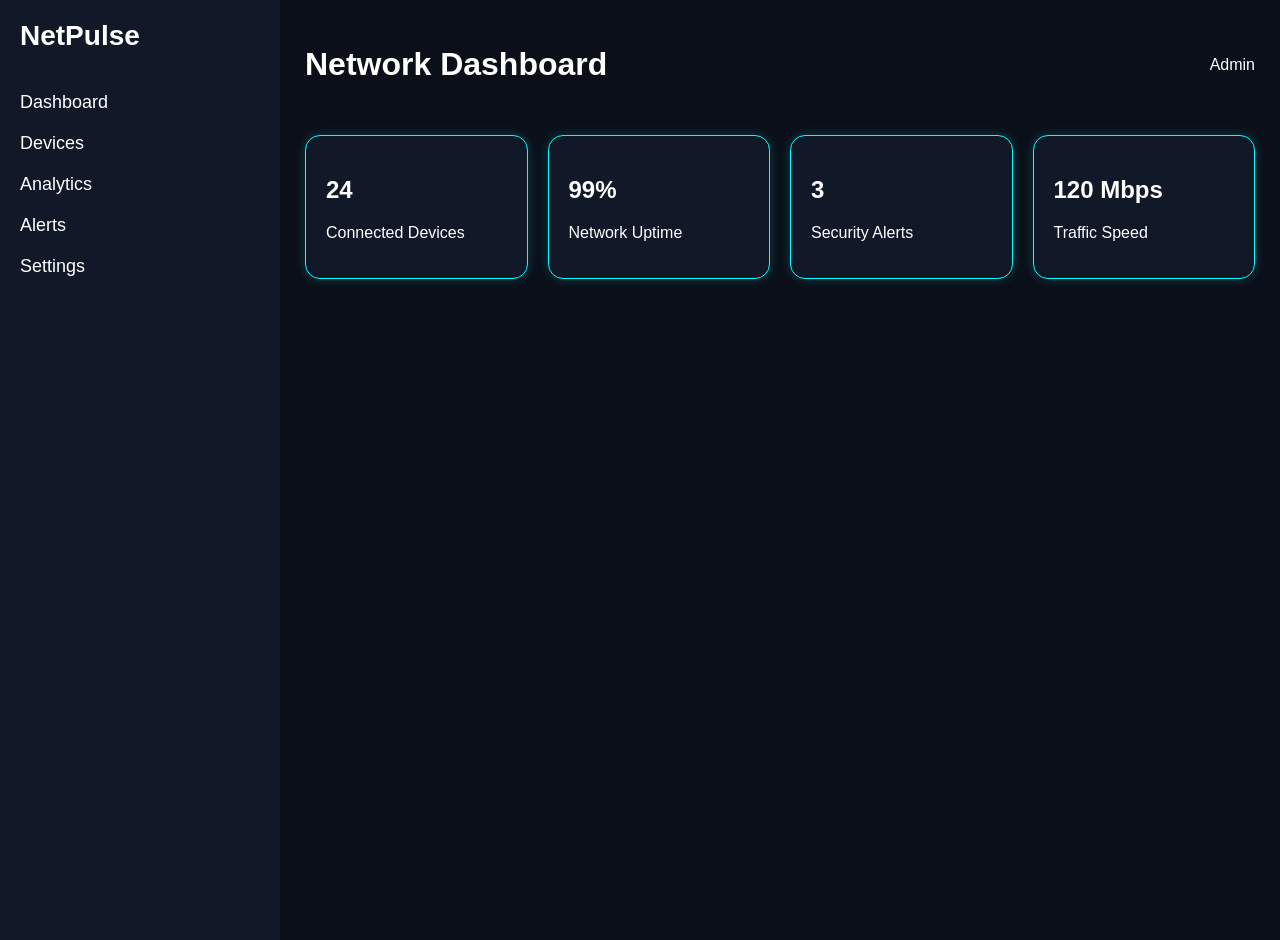
==== dashboard.html @ 5489e39a "Add files via upload" ====
<!DOCTYPE html>
<html>
<head>
    <title>NetPulse Dashboard</title>
     <link rel="stylesheet" href="dashboardStyle.css">
</head>

<body>

    <div class="dashboard">

        <div class="sidebar">

            <div class="logo">
                NetPulse
            </div>

            <div class="menu">
                <a href="#">Dashboard</a>
                <a href="#">Devices</a>
                <a href="#">Analytics</a>
                <a href="#">Alerts</a>
                <a href="#">Settings</a>
            </div>

        </div>

        <div class="mainContent">

            <div class="topbar">
                <h1>Network Dashboard</h1>

                <p>Admin</p>
            </div>

            <div class="cards">

                <div class="card">
                    <h2>24</h2>
                    <p>Connected Devices</p>
                </div>

                <div class="card">
                    <h2>99%</h2>
                    <p>Network Uptime</p>
                </div>

                <div class="card">
                    <h2>3</h2>
                    <p>Security Alerts</p>
                </div>

                <div class="card">
                    <h2>120 Mbps</h2>
                    <p>Traffic Speed</p>
                </div>

            </div>

        </div>

    </div>

</body>
</html>
---- dashboardStyle.css ----
body{
            margin: 0;
            font-family: Arial;
            background-color: #0b0f19;
            color: white;
        }

        .dashboard{
            display: flex;
        }

        .sidebar{
            width: 240px;
            height: 100vh;
            background-color: #111827;

            padding: 20px;
        }

        .mainContent{
            flex: 1;
            padding: 25px;
        }

        .logo{
            font-size: 28px;
            font-weight: bold;
            margin-bottom: 40px;
        }

        .menu{
            display: flex;
            flex-direction: column;
            gap: 20px;
        }

        .menu a{
            text-decoration: none;
            color: white;
            font-size: 18px;
        }

        .topbar{
            display: flex;
            justify-content: space-between;
            align-items: center;

            margin-bottom: 30px;
        }

        .cards{
            display: grid;
            grid-template-columns: repeat(4,1fr);
            gap: 20px;
        }

        .card{
            background-color: #111827;

            padding: 20px;

            border-radius: 15px;

            border: 1px solid cyan;

            box-shadow: 0px 0px 12px rgba(0,255,255,0.2);
        }
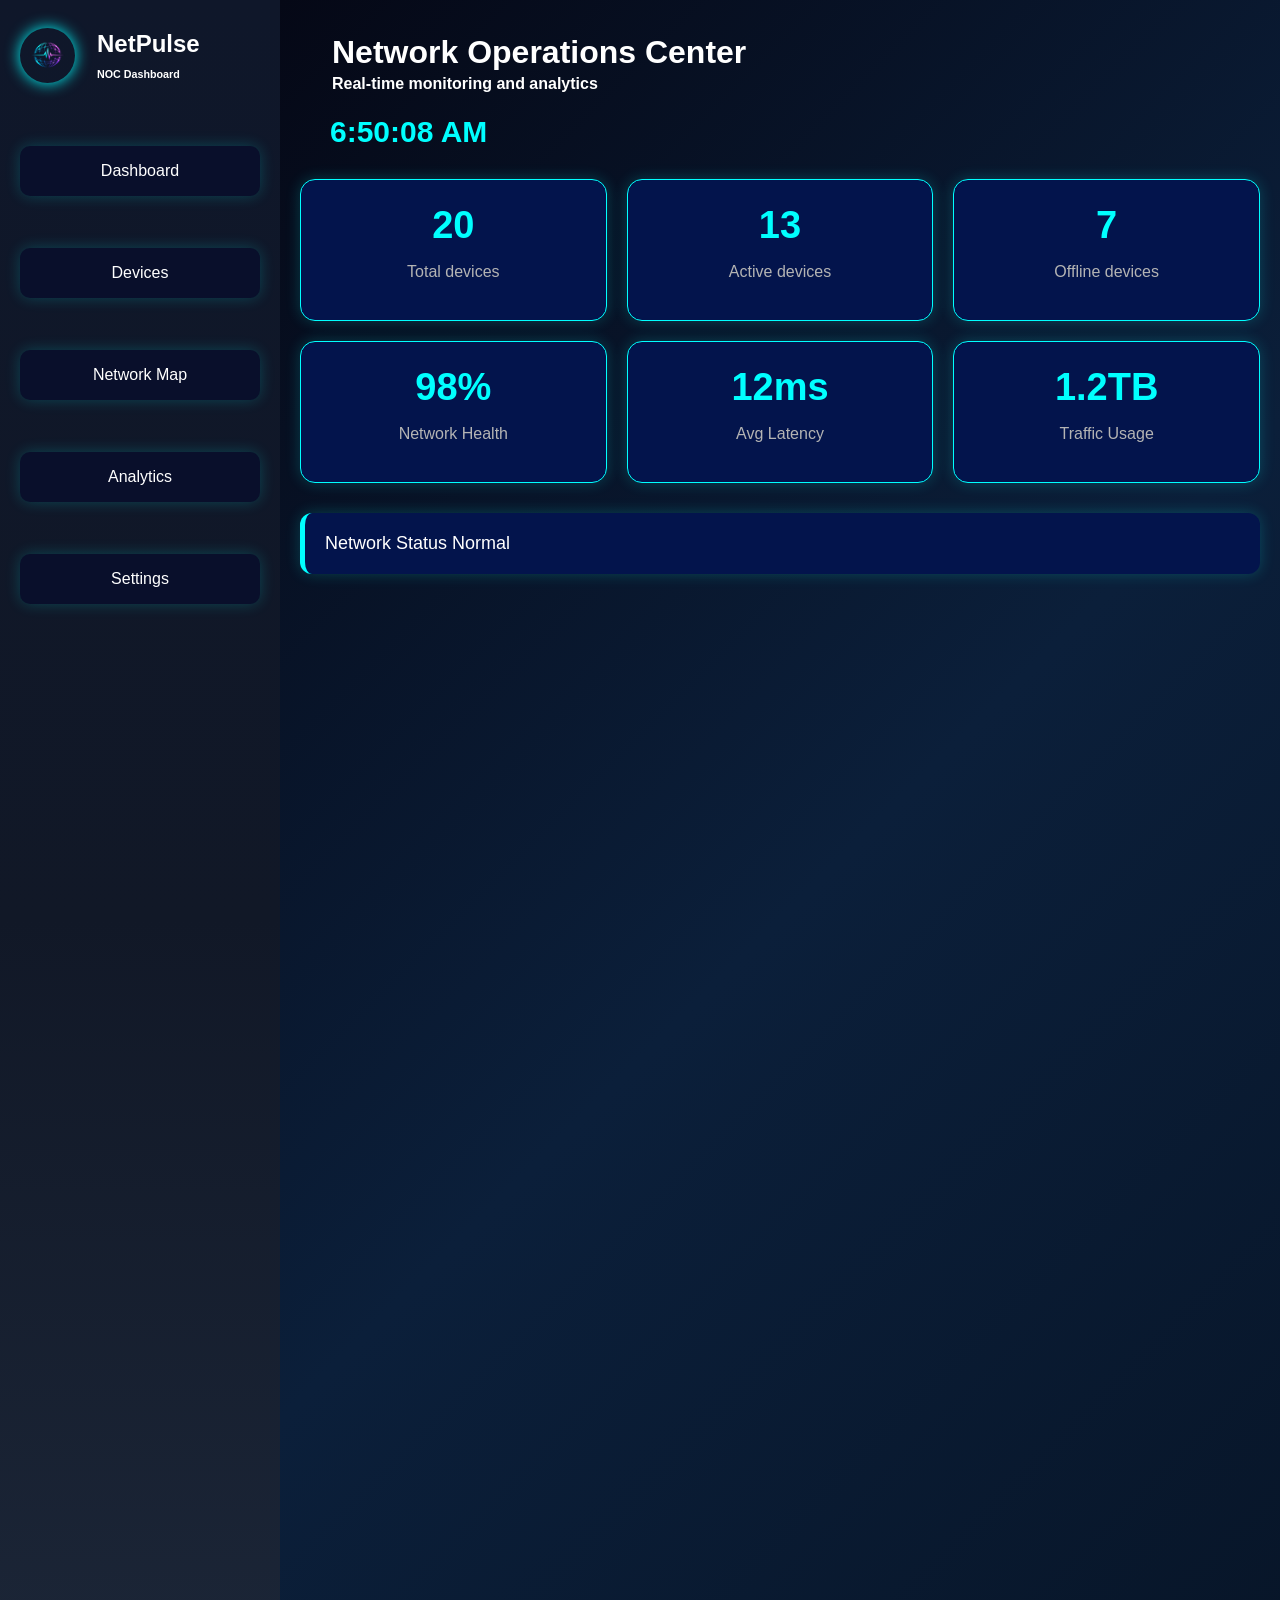
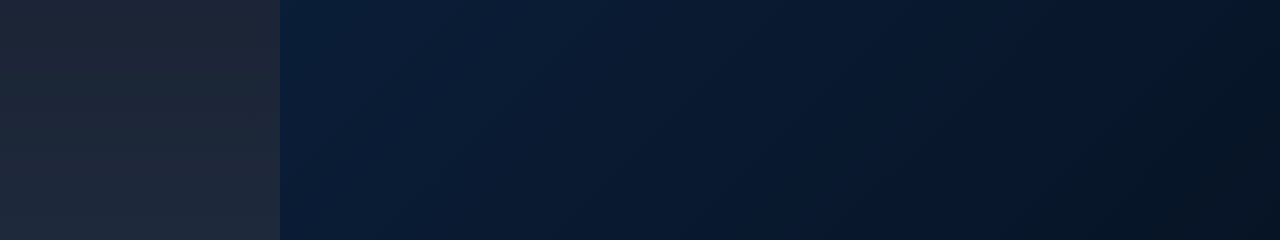
==== commit cfe2777d: "Initial commit" ====
--- a/dashboard.html
+++ b/dashboard.html
@@ -1,65 +1,93 @@
-<!DOCTYPE html>
-<html>
-<head>
-    <title>NetPulse Dashboard</title>
-     <link rel="stylesheet" href="dashboardStyle.css">
-</head>
-
-<body>
-
-    <div class="dashboard">
-
-        <div class="sidebar">
-
-            <div class="logo">
-                NetPulse
-            </div>
-
-            <div class="menu">
-                <a href="#">Dashboard</a>
-                <a href="#">Devices</a>
-                <a href="#">Analytics</a>
-                <a href="#">Alerts</a>
-                <a href="#">Settings</a>
-            </div>
-
-        </div>
-
-        <div class="mainContent">
-
-            <div class="topbar">
-                <h1>Network Dashboard</h1>
-
-                <p>Admin</p>
-            </div>
-
-            <div class="cards">
-
-                <div class="card">
-                    <h2>24</h2>
-                    <p>Connected Devices</p>
-                </div>
-
-                <div class="card">
-                    <h2>99%</h2>
-                    <p>Network Uptime</p>
-                </div>
-
-                <div class="card">
-                    <h2>3</h2>
-                    <p>Security Alerts</p>
-                </div>
-
-                <div class="card">
-                    <h2>120 Mbps</h2>
-                    <p>Traffic Speed</p>
-                </div>
-
-            </div>
-
-        </div>
-
-    </div>
-
-</body>
+<!DOCTYPE html>
+<html>
+<head>
+    <title>NetPulse Dashboard</title>
+     <link rel="stylesheet" href="dashboardStyle.css">
+</head>
+
+<body>
+    <div class="mainContainer">
+ <div class="sidebar">
+      <div class="logo">
+
+    <img src="SNMS.png" class="logoImage">
+
+    <div>
+        <h2>NetPulse</h2>
+        <h6>NOC Dashboard</h6>
+    </div>
+
+</div>
+        <div class="navbar">
+            <p class="navbarButton">Dashboard</p>
+            <p class="navbarButton" id="devicesBtn">Devices</p>
+            <p class="navbarButton">Network Map</p>
+            <p class="navbarButton">Analytics</p>
+            <p class="navbarButton">Settings</p>
+        </div>
+        </div>
+        <div class="content">
+            <div class="description">
+                <h1>Network Operations Center</h1>
+                <h4>Real-time monitoring and analytics</h4>
+                <div class="clockContainer">
+                <h2 id="clock">00:00:00</h2>
+             </div>
+            </div>
+            <div class="cards">
+                <div class="card">
+                    <h2 id="totalDevices">20</h2>
+                    <p>Total devices</p>
+                </div>
+                <div class="card">
+                    <h2 id="activeDevices">13</h2>
+                    <p>Active devices</p>
+                </div>
+                <div class="card">
+                    <h2 id="offlineDevices">7</h2>
+                    <p>Offline devices</p>
+                </div>
+                <div class="card">
+                    <h2 id="networkHealth">98%</h2>
+                    <p>Network Health</p>
+                </div>
+                <div class="card">
+                    <h2 id="latency">12ms</h2>
+                    <p>Avg Latency</p>
+                </div>
+                <div class="card">
+                    <h2 id="traffic">1.2TB</h2>
+                    <p>Traffic Usage</p>
+                </div>
+            </div>
+            <div class="alertBox" id="alertBox">
+                Network Status Normal
+            </div>
+            <div class="deviceSection" id="deviceSection">
+
+    <h2>Connected Devices</h2>
+
+    <table class="deviceTable">
+
+        <thead>
+
+            <tr>
+                <th>Device</th>
+                <th>Status</th>
+                <th>IP Address</th>
+            </tr>
+
+        </thead>
+
+        <tbody id="deviceBody">
+
+        </tbody>
+
+    </table>
+
+</div>
+        </div>
+    </div>
+   <script src="dashboardScript.js"></script>
+</body>
 </html>
--- a/dashboardStyle.css
+++ b/dashboardStyle.css
@@ -1,67 +1,208 @@
- body{
-            margin: 0;
-            font-family: Arial;
-            background-color: #0b0f19;
-            color: white;
-        }
-
-        .dashboard{
-            display: flex;
-        }
-
-        .sidebar{
-            width: 240px;
-            height: 100vh;
-            background-color: #111827;
-
-            padding: 20px;
-        }
-
-        .mainContent{
-            flex: 1;
-            padding: 25px;
-        }
-
-        .logo{
-            font-size: 28px;
-            font-weight: bold;
-            margin-bottom: 40px;
-        }
-
-        .menu{
-            display: flex;
-            flex-direction: column;
-            gap: 20px;
-        }
-
-        .menu a{
-            text-decoration: none;
-            color: white;
-            font-size: 18px;
-        }
-
-        .topbar{
-            display: flex;
-            justify-content: space-between;
-            align-items: center;
-
-            margin-bottom: 30px;
-        }
-
-        .cards{
-            display: grid;
-            grid-template-columns: repeat(4,1fr);
-            gap: 20px;
-        }
-
-        .card{
-            background-color: #111827;
-
-            padding: 20px;
-
-            border-radius: 15px;
-
-            border: 1px solid cyan;
-
-            box-shadow: 0px 0px 12px rgba(0,255,255,0.2);
-        }
+body{
+    margin: 0;
+    background-color: #131a2d ;
+    color: white;
+    font-family: Arial;
+}
+.mainContainer{
+    display: flex;
+    background-color: rgb(40, 32, 21);
+    
+}
+.sidebar{
+   width: 240px;
+    height: 200vh;
+   background: linear-gradient(
+    180deg,
+    #0f172a,
+    #111827,
+    #1e293b
+);
+    padding: 20px;
+}
+.navbar{
+    margin-top: 40px;
+    display: flex;
+    flex-direction: column;
+    gap: 20px;
+}
+.description{
+    display: flex;
+    flex-direction: column;
+    width: 420px;
+    margin-left: 30px;
+    margin-top: 12px;
+}
+.content{
+       background: linear-gradient(
+        135deg,
+        #050816,
+        #0b1f3a,
+        #071426
+    );
+   flex: 1;
+   padding: 20px;
+}
+.cards{
+    display: grid;
+    grid-template-columns: repeat(3,1fr);
+    gap: 20px;
+    margin-top: 30px;
+}
+
+.card{
+    background-color: #03144c;
+
+    height: 140px;
+
+    border-radius: 15px;
+
+    border: 1px solid rgb(0, 255, 255);
+    transition: 0.3s;
+    display: flex;
+    flex-direction: column;
+
+    justify-content: center;
+    align-items: center;
+
+    box-shadow: 0px 0px 15px rgba(0,255,255,0.2);
+}
+.card:hover{
+    transform: translateY(-5px);
+
+    box-shadow: 0px 0px 25px rgba(0,255,255,0.4);
+}
+
+.card h2{
+    margin: 0;
+
+    font-size: 38px;
+
+    color: cyan;
+}
+
+.card p{
+    color: rgb(180,180,180);
+}
+.navbarButton{
+    display: flex;
+    background-color: rgb(9, 15, 43);
+    height: 50px;
+    border: none;
+    border-radius: 10px;
+    justify-content: center;
+    align-items: center;
+    box-shadow: 0px 0px 15px rgba(0,255,255,0.2);
+    cursor: pointer;
+    transition: 0.3s;
+}
+.navbarButton:hover{
+    background-color: #13235c;
+
+    transform: translateX(5px);
+
+    box-shadow: 0px 0px 20px cyan;
+}
+
+.logo{
+    display: flex;
+
+    align-items: center;
+
+    gap: 12px;
+}
+.logoImage{
+    width: 55px;
+    height: 55px;
+
+    border-radius: 50%;
+
+    box-shadow: 0px 0px 15px cyan;
+}
+.logo h2,
+.logo h6{
+    margin: 10px;
+}
+.description h1,
+.description h4{
+    margin: 2px;
+}
+.clockContainer{
+    margin-top: 20px;
+}
+
+#clock{
+    color: cyan;
+
+    font-size: 30px;
+
+    margin: 0;
+}
+.alertBox{
+
+    margin-top: 30px;
+
+    background-color: #03144c;
+
+    padding: 20px;
+
+    border-radius: 12px;
+
+    border-left: 5px solid cyan;
+
+    font-size: 18px;
+
+    box-shadow: 0px 0px 15px rgba(0,255,255,0.2);
+}
+
+.deviceSection{
+
+    margin-top: 40px;
+
+    background-color: #03144c;
+
+    padding: 20px;
+
+    border-radius: 15px;
+
+    box-shadow: 0px 0px 15px rgba(0,255,255,0.2);
+}
+.deviceTable{
+
+    width: 100%;
+
+    border-collapse: collapse;
+
+    margin-top: 20px;
+}
+.deviceTable th,
+.deviceTable td{
+
+    padding: 15px;
+
+    text-align: left;
+
+    border-bottom: 1px solid rgba(255,255,255,0.1);
+}
+.deviceTable th{
+
+    color: cyan;
+}
+
+.online{
+
+    color: lime;
+
+    font-weight: bold;
+}
+
+.offline{
+
+    color: red;
+
+    font-weight: bold;
+}
+
+.deviceSection{
+    display: none;
+}
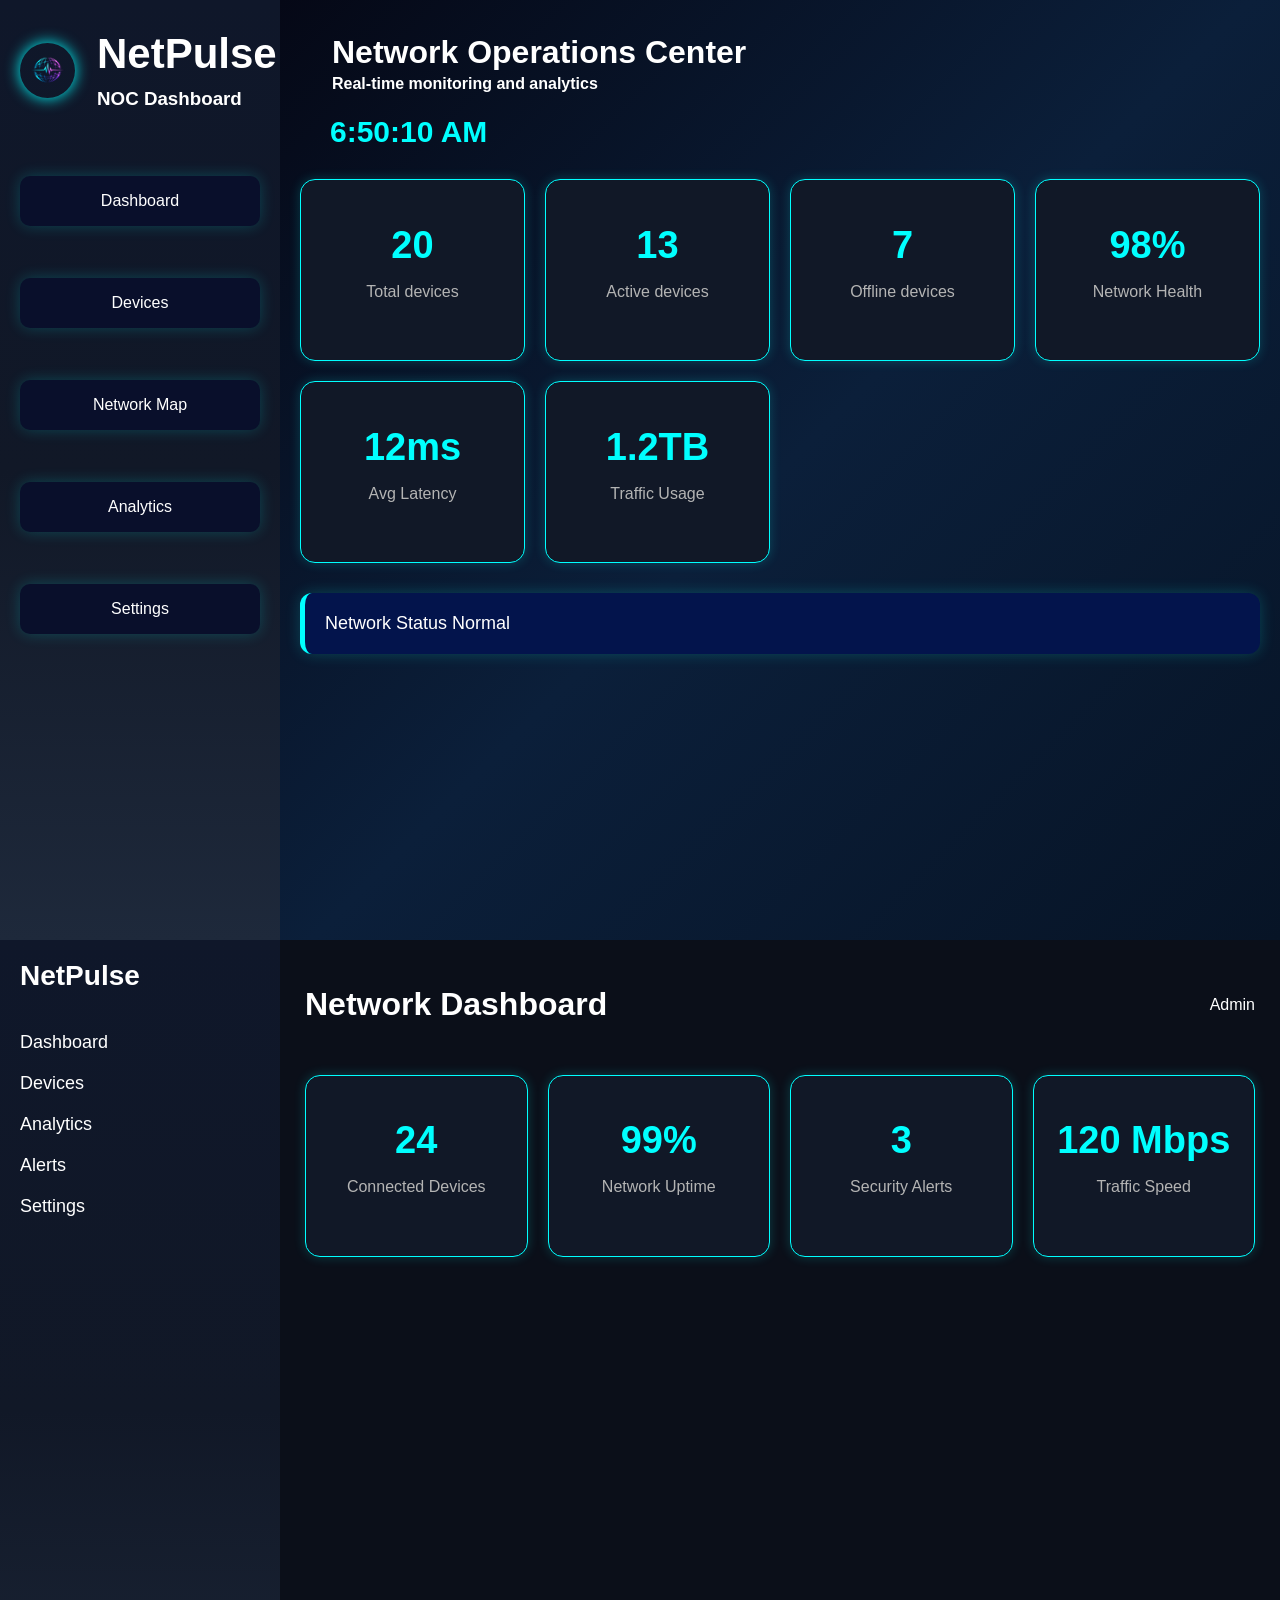
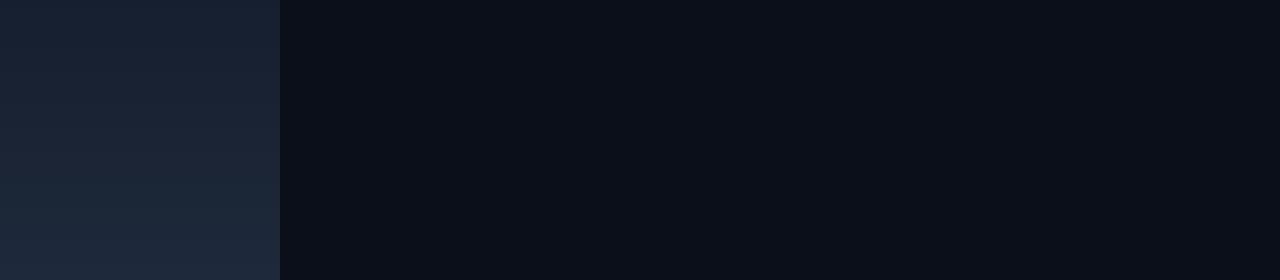
==== commit dd4a19b7: "Resolved merge conflict" ====
--- a/dashboard.html
+++ b/dashboard.html
@@ -1,3 +1,4 @@
+
 <!DOCTYPE html>
 <html>
 <head>
@@ -90,4 +91,68 @@
     </div>
    <script src="dashboardScript.js"></script>
 </body>
+<!DOCTYPE html>
+<html>
+<head>
+    <title>NetPulse Dashboard</title>
+     <link rel="stylesheet" href="dashboardStyle.css">
+</head>
+
+<body>
+
+    <div class="dashboard">
+
+        <div class="sidebar">
+
+            <div class="logo">
+                NetPulse
+            </div>
+
+            <div class="menu">
+                <a href="#">Dashboard</a>
+                <a href="#">Devices</a>
+                <a href="#">Analytics</a>
+                <a href="#">Alerts</a>
+                <a href="#">Settings</a>
+            </div>
+
+        </div>
+
+        <div class="mainContent">
+
+            <div class="topbar">
+                <h1>Network Dashboard</h1>
+
+                <p>Admin</p>
+            </div>
+
+            <div class="cards">
+
+                <div class="card">
+                    <h2>24</h2>
+                    <p>Connected Devices</p>
+                </div>
+
+                <div class="card">
+                    <h2>99%</h2>
+                    <p>Network Uptime</p>
+                </div>
+
+                <div class="card">
+                    <h2>3</h2>
+                    <p>Security Alerts</p>
+                </div>
+
+                <div class="card">
+                    <h2>120 Mbps</h2>
+                    <p>Traffic Speed</p>
+                </div>
+
+            </div>
+
+        </div>
+
+    </div>
+
+</body>
 </html>
--- a/dashboardStyle.css
+++ b/dashboardStyle.css
@@ -1,3 +1,4 @@
+
 body{
     margin: 0;
     background-color: #131a2d ;
@@ -205,4 +206,71 @@
 
 .deviceSection{
     display: none;
-}+}
+ body{
+            margin: 0;
+            font-family: Arial;
+            background-color: #0b0f19;
+            color: white;
+        }
+
+        .dashboard{
+            display: flex;
+        }
+
+        .sidebar{
+            width: 240px;
+            height: 100vh;
+            background-color: #111827;
+
+            padding: 20px;
+        }
+
+        .mainContent{
+            flex: 1;
+            padding: 25px;
+        }
+
+        .logo{
+            font-size: 28px;
+            font-weight: bold;
+            margin-bottom: 40px;
+        }
+
+        .menu{
+            display: flex;
+            flex-direction: column;
+            gap: 20px;
+        }
+
+        .menu a{
+            text-decoration: none;
+            color: white;
+            font-size: 18px;
+        }
+
+        .topbar{
+            display: flex;
+            justify-content: space-between;
+            align-items: center;
+
+            margin-bottom: 30px;
+        }
+
+        .cards{
+            display: grid;
+            grid-template-columns: repeat(4,1fr);
+            gap: 20px;
+        }
+
+        .card{
+            background-color: #111827;
+
+            padding: 20px;
+
+            border-radius: 15px;
+
+            border: 1px solid cyan;
+
+            box-shadow: 0px 0px 12px rgba(0,255,255,0.2);
+        }
--- a/dashboardStyle.css
+++ b/dashboardStyle.css
@@ -1,3 +1,4 @@
+
 body{
     margin: 0;
     background-color: #131a2d ;
@@ -205,4 +206,71 @@
 
 .deviceSection{
     display: none;
-}+}
+ body{
+            margin: 0;
+            font-family: Arial;
+            background-color: #0b0f19;
+            color: white;
+        }
+
+        .dashboard{
+            display: flex;
+        }
+
+        .sidebar{
+            width: 240px;
+            height: 100vh;
+            background-color: #111827;
+
+            padding: 20px;
+        }
+
+        .mainContent{
+            flex: 1;
+            padding: 25px;
+        }
+
+        .logo{
+            font-size: 28px;
+            font-weight: bold;
+            margin-bottom: 40px;
+        }
+
+        .menu{
+            display: flex;
+            flex-direction: column;
+            gap: 20px;
+        }
+
+        .menu a{
+            text-decoration: none;
+            color: white;
+            font-size: 18px;
+        }
+
+        .topbar{
+            display: flex;
+            justify-content: space-between;
+            align-items: center;
+
+            margin-bottom: 30px;
+        }
+
+        .cards{
+            display: grid;
+            grid-template-columns: repeat(4,1fr);
+            gap: 20px;
+        }
+
+        .card{
+            background-color: #111827;
+
+            padding: 20px;
+
+            border-radius: 15px;
+
+            border: 1px solid cyan;
+
+            box-shadow: 0px 0px 12px rgba(0,255,255,0.2);
+        }
